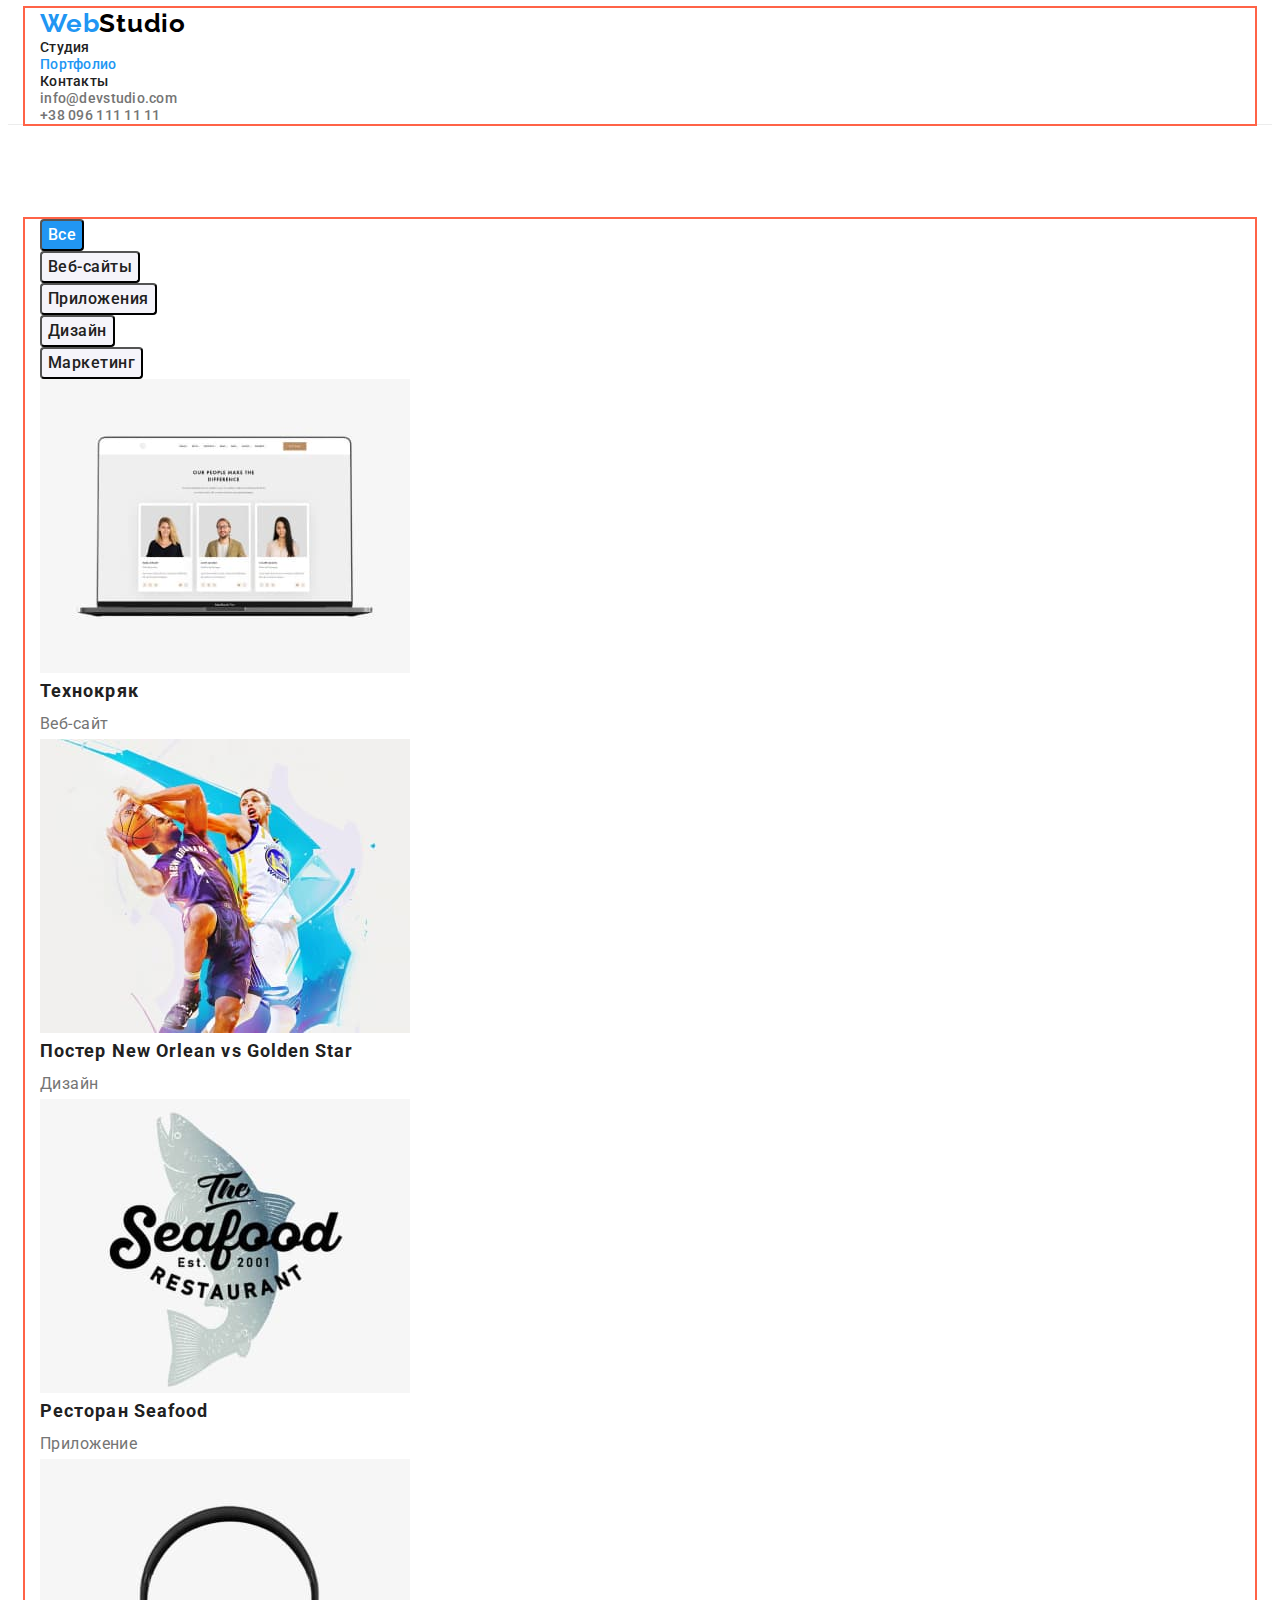
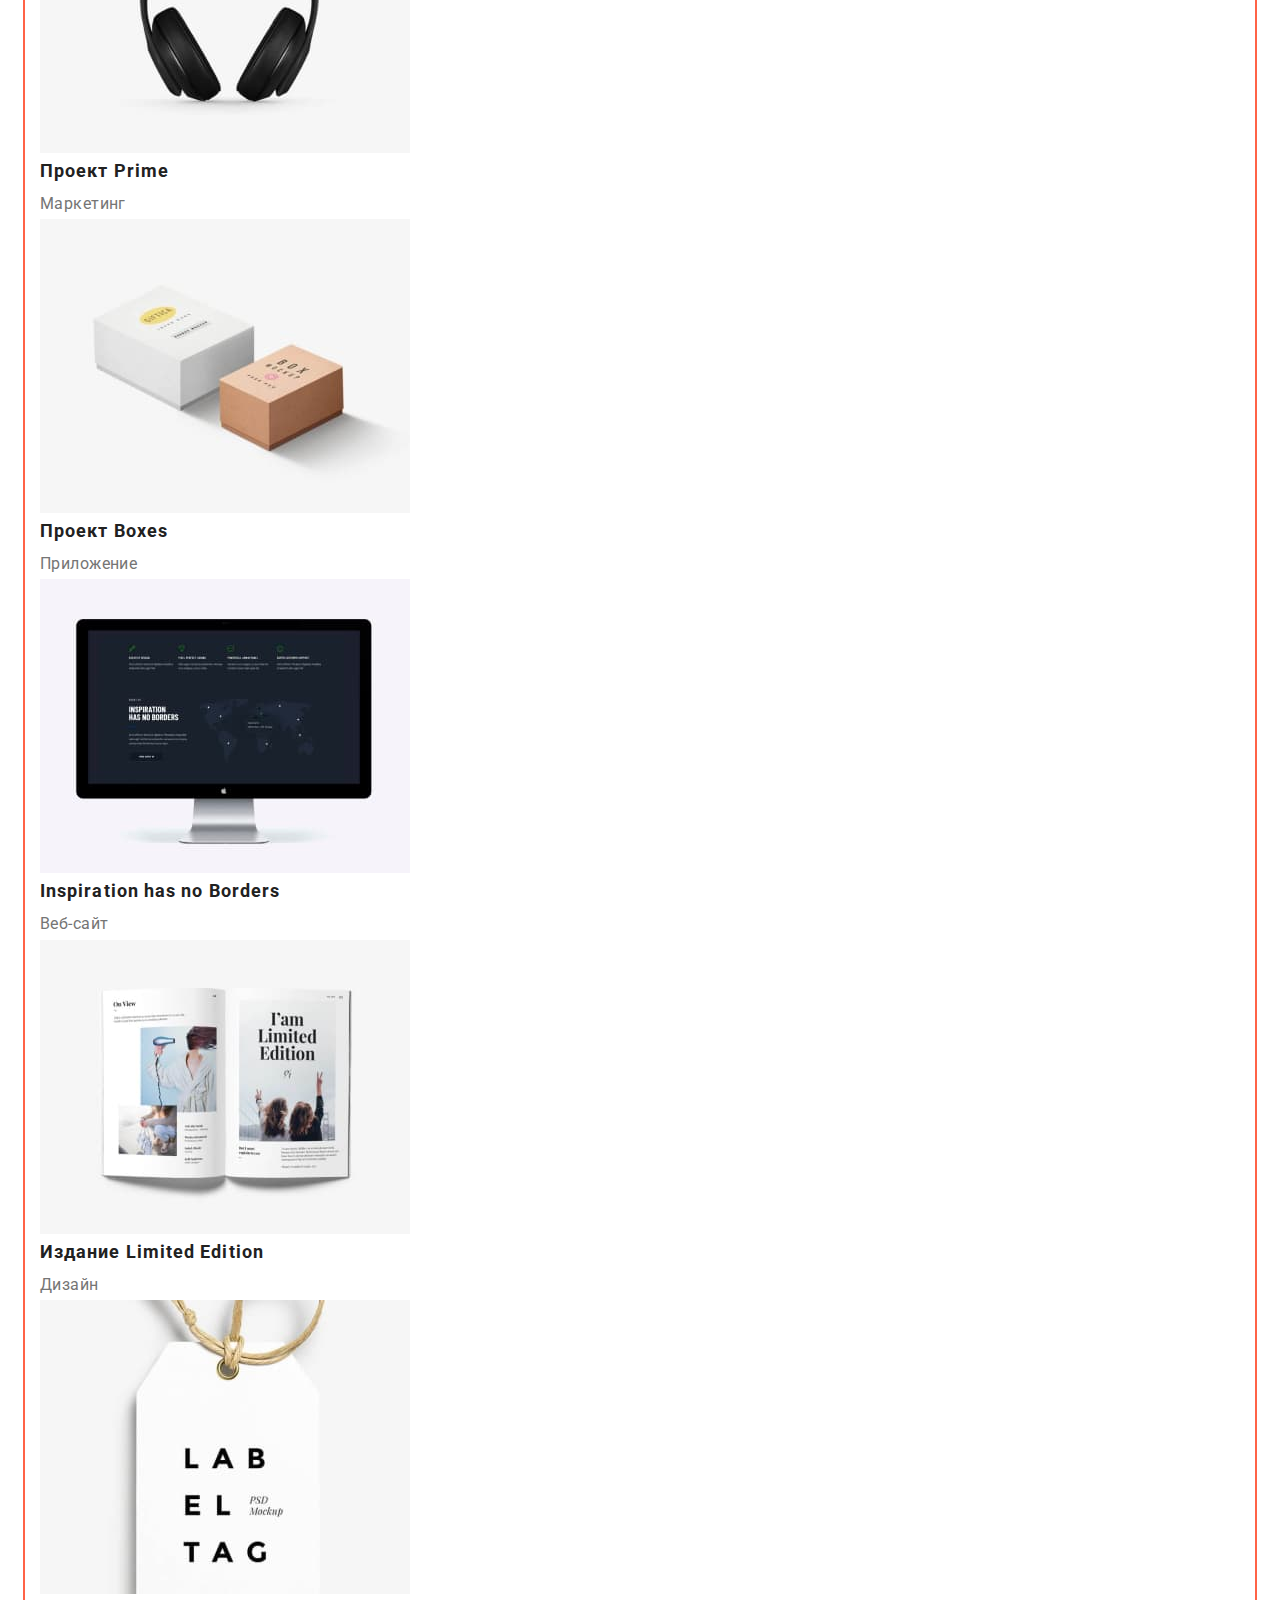
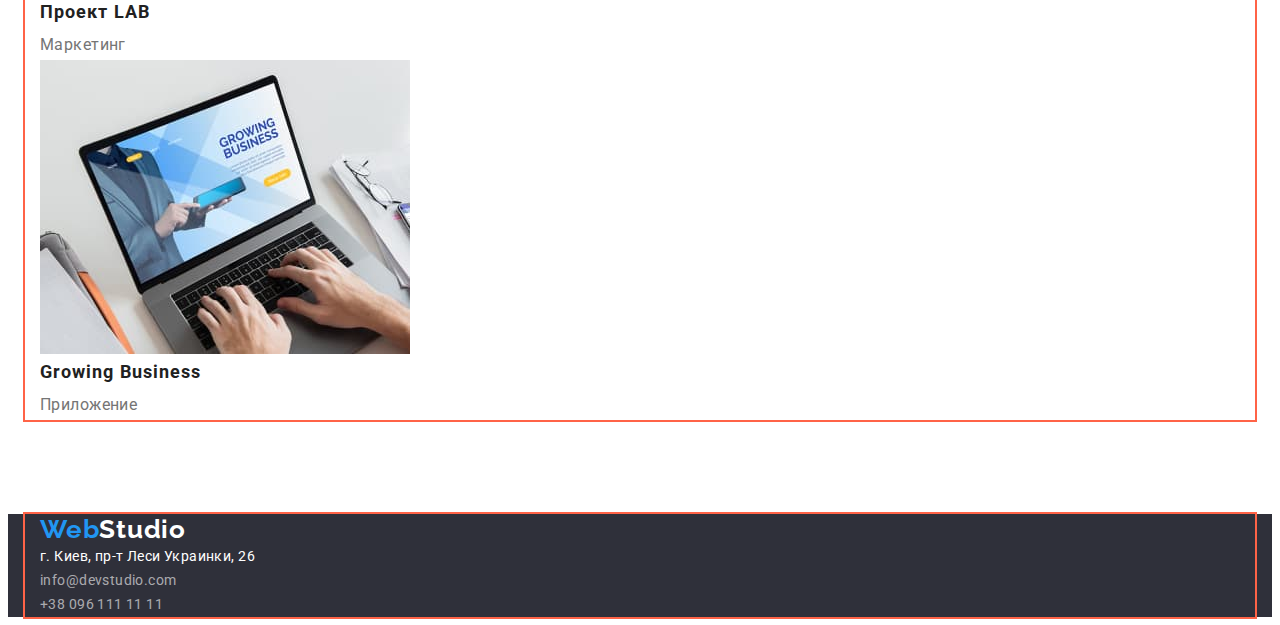
==== portfolio.html @ a4423ac3 "Долучені стілі normalize" ====
<!DOCTYPE html>
<html lang="ru">
  <head>
    <meta charset="UTF-8" />
    <meta http-equiv="X-UA-Compatible" content="IE=edge" />
    <meta name="viewport" content="width=device-width, initial-scale=1.0" />
    <title>WebStudio</title>
    <link rel="preconnect" href="https://fonts.googleapis.com" />
    <link rel="preconnect" href="https://fonts.gstatic.com" crossorigin />
    <link
      href="https://fonts.googleapis.com/css2?family=Raleway:wght@700&family=Roboto:wght@400;500;700;900&display=swap"
      rel="stylesheet"
    />
    <link
      rel="stylesheet"
      href="https://cdnjs.cloudflare.com/ajax/libs/modern-normalize/1.1.0/modern-normalize.min.css"
      integrity="sha512-wpPYUAdjBVSE4KJnH1VR1HeZfpl1ub8YT/NKx4PuQ5NmX2tKuGu6U/JRp5y+Y8XG2tV+wKQpNHVUX03MfMFn9Q=="
      crossorigin="anonymous"
      referrerpolicy="no-referrer"
    />
    <link rel="stylesheet" href="./css/styles.css" />
  </head>
  <body>
    <!-- Шапка страницы -->
    <header class="header">
      <div class="container">
        <!-- Навигация сайта -->
        <nav class="header-nav">
          <!-- Логотип -->
          <a href="./index.html" class="header-logo logo link"
            >Web<span class="header-logo-stylization">Studio</span></a
          >

          <!-- Меню сайта-->
          <ul class="header-list list">
            <li class="header-item">
              <a href="./index.html" class="header-link link">Студия</a>
            </li>
            <li class="header-item">
              <a href="./portfolio.html" class="header-link link current">Портфолио</a>
            </li>
            <li class="header-item"><a href="" class="header-link link">Контакты</a></li>
          </ul>
        </nav>

        <ul class="contact-list list">
          <li class="contact-item">
            <a href="mailto:info@devstudio.com" class="header-mail link">info@devstudio.com</a>
          </li>
          <li class="hcontact-item">
            <a href="tel:+380961111111" class="header-tel link">+38 096 111 11 11</a>
          </li>
        </ul>
      </div>
    </header>

    <main>
      <!-- Портфолио -->
      <section class="portfolio section">
        <div class="container">
          <h1 class="visually-hidden">Наши работы</h1>

          <!-- Фильтры секции Портфолио -->
          <ul class="filter-list list">
            <li class="filter-item">
              <button type="button" class="filter btn current">Все</button>
            </li>

            <li class="filter-item">
              <button type="button" class="filter btn">Веб-сайты</button>
            </li>

            <li class="filter-item">
              <button type="button" class="filter btn">Приложения</button>
            </li>

            <li class="filter-item">
              <button type="button" class="filter btn">Дизайн</button>
            </li>

            <li class="filter-item">
              <button type="button" class="filter btn">Маркетинг</button>
            </li>
          </ul>

          <!-- Список работ -->
          <ul class="work list">
            <li class="work-item">
              <a class="link" href="" target="_blank" rel="noopener noreferrer nofollow">
                <img
                  src="./images/portfolio1.jpg"
                  alt="ноутбук с открытым сайтом"
                  width="370"
                  height="294"
                />
                <h2 class="work-title">Технокряк</h2>
                <p class="work-text">Веб-сайт</p>
              </a>
            </li>

            <li class="work-item">
              <a class="link" href="" target="_blank" rel="noopener noreferrer nofollow">
                <img
                  src="./images/portfolio2.jpg"
                  alt="два баскетболиста во время игры"
                  width="370"
                  height="294"
                />
                <h2 class="work-title">Постер <span lang="en">New Orlean vs Golden Star</span></h2>
                <p class="work-text">Дизайн</p>
              </a>
            </li>

            <li class="work-item">
              <a class="link" href="" target="_blank" rel="noopener noreferrer nofollow">
                <img
                  src="./images/portfolio3.jpg"
                  alt="логотип ресторана seafood в виде рыбы"
                  width="370"
                  height="294"
                />
                <h2 class="work-title">Ресторан <span lang="en">Seafood</span></h2>
                <p class="work-text">Приложение</p>
              </a>
            </li>

            <li class="work-item">
              <a class="link" href="" target="_blank" rel="noopener noreferrer nofollow">
                <img src="./images/portfolio4.jpg" alt="наушники" width="370" height="294" />
                <h2 class="work-title">Проект <span lang="en">Prime</span></h2>
                <p class="work-text">Маркетинг</p>
              </a>
            </li>

            <li class="work-item">
              <a class="link" href="" target="_blank" rel="noopener noreferrer nofollow">
                <img
                  src="./images/portfolio5.jpg"
                  alt="белая и коричневая упаковочные коробки"
                  width="370"
                  height="294"
                />
                <h2 class="work-title">Проект <span lang="en">Boxes</span></h2>
                <p class="work-text">Приложение</p>
              </a>
            </li>

            <li class="work-item">
              <a class="link" href="" target="_blank" rel="noopener noreferrer nofollow">
                <img
                  src="./images/portfolio6.jpg"
                  alt="компютер с загруженным сайтом"
                  width="370"
                  height="294"
                />
                <h2 class="work-title" lang="en">Inspiration has no Borders</h2>
                <p class="work-text">Веб-сайт</p>
              </a>
            </li>

            <li class="work-item">
              <a class="link" href="" target="_blank" rel="noopener noreferrer nofollow">
                <img src="./images/portfolio7.jpg" alt="открытая книга" width="370" height="294" />
                <h2 class="work-title" lang="en">Издание Limited Edition</h2>
                <p class="work-text">Дизайн</p>
              </a>
            </li>

            <li class="work-item">
              <a class="link" href="" target="_blank" rel="noopener noreferrer nofollow">
                <img src="./images/portfolio8.jpg" alt="этикетка" width="370" height="294" />
                <h2 class="work-title">Проект <span lang="en">LAB</span></h2>
                <p class="work-text">Маркетинг</p>
              </a>
            </li>

            <li class="work-item">
              <a class="link" href="" target="_blank" rel="noopener noreferrer nofollow">
                <img
                  src="./images/portfolio9.jpg"
                  alt="человек работает на ноутбуке с приложением"
                  width="370"
                  height="294"
                />
                <h2 class="work-title" lang="en">Growing Business</h2>
                <p class="work-text">Приложение</p>
              </a>
            </li>
          </ul>
        </div>
      </section>
    </main>
    <!-- Подвал -->
    <footer class="footer">
      <div class="container">
        <!-- Логотип -->
        <a href="./index.html" class="footer-logo logo link"
          >Web<span class="footer-logo-stylization">Studio</span></a
        >
        <!-- Контакты -->
        <address class="footer-address">
          <p class="footer-text">г. Киев, пр-т Леси Украинки, 26</p>

          <ul class="footer-list list">
            <li class="footer-item">
              <a href="mailto:info@devstudio.com" class="footer-mail link">info@devstudio.com</a>
            </li>

            <li class="footer-item">
              <a href="tel:+380961111111" class="footer-tel link">+38 096 111 11 11</a>
            </li>
          </ul>
        </address>
      </div>
    </footer>
  </body>
</html>
---- css/styles.css ----
:root {
  --main-text-color: #757575;
  --secondary-text-color: #ffffff;
  --main-text-font-size: 14px;
  --main-text-line-height: 1.71;
  --main-text-letter-spacing: 0.03em;
  --main-title-color: #212121;
  --secondary-title-color: #ffffff;
  --navigation-font-size: 14px;
  --navigation-line-height: 1.14;
  --navigation-font-weight: 500;
  --navigation-letter-spacing: 0.02em;
  --accent-link-color: #2196f3;
  --primary-background-color: #ffffff;
  --secondary-background-color: #2f303a;
  --accent-background-color: #f5f4fa;
  --secondary-letter-spacing: 0.06em;
  --secondary-font-size: 16px;
}

body {
  font-family: Roboto, 'Open Sans', sans-serif;
  font-size: var(--main-text-font-size);
  letter-spacing: var(--main-text-letter-spacing);
  color: var(--main-text-color);
  background-color: var(--primary-background-color);
}

p,
h1,
h2,
h3,
h4,
h5,
h6 {
  margin: 0;
}

ul,
ol {
  padding-left: 0;
  margin: 0;
}

button {
  cursor: pointer;
}

img {
  display: block;
}

.container {
  width: 1200px;
  padding-left: 15px;
  padding-right: 15px;
  margin-left: auto;
  margin-right: auto;
  outline: 2px solid tomato;
}

.section {
  padding-top: 94px;
  padding-bottom: 94px;
}

.list {
  list-style: none;
}

.link {
  text-decoration: none;
}

.header {
  border-bottom: 1px solid #ececec;
}

.logo {
  font-family: 'Raleway';
  font-weight: 700;
  font-size: 26px;
  line-height: 1.19;
  letter-spacing: 0.03em;
  color: var(--accent-link-color);
}

.title {
  font-size: 36px;
  line-height: 1.17;
  text-align: center;
  color: var(--main-title-color);
}
.text {
  font-size: var(--secondary-font-size);
  line-height: 1.19;
  text-align: center;
}

.visually-hidden {
  position: absolute;
  white-space: nowrap;
  width: 1px;
  height: 1px;
  overflow: hidden;
  border: 0;
  padding: 0;
  clip: rect(0 0 0 0);
  clip-path: inset(50%);
  margin: -1px;
}

/* -------------------HEADER------------------- */

.header-logo-stylization {
  color: #000000;
}
.header-link {
  font-weight: var(--navigation-font-weight);
  font-size: var(--navigation-font-size);
  line-height: var(--navigation-line-height);
  letter-spacing: var(--navigation-letter-spacing);
  color: var(--main-title-color);
}
.header-link:hover,
.header-link:focus {
  color: var(--accent-link-color);
}
.header-link.current {
  color: var(--accent-link-color);
}

.header-mail {
  font-weight: var(--navigation-font-weight);
  font-size: var(--navigation-font-size);
  line-height: var(--navigation-line-height);
  letter-spacing: var(--navigation-letter-spacing);
  color: var(--main-text-color);
}
.header-mail:hover,
.header-mail:focus {
  color: var(--accent-link-color);
}
.header-tel {
  font-weight: var(--navigation-font-weight);
  font-size: var(--navigation-font-size);
  line-height: var(--navigation-line-height);
  letter-spacing: var(--navigation-letter-spacing);
  color: var(--main-text-color);
}
.header-tel:hover,
.header-tel:focus {
  color: var(--accent-link-color);
}

/* -------------------HERO------------------- */
.hero {
  background-color: var(--secondary-background-color);
}
.hero-title {
  font-weight: 900;
  font-size: 44px;
  line-height: 1.36;
  text-align: center;
  letter-spacing: var(--secondary-letter-spacing);
  text-transform: uppercase;
  color: var(--secondary-title-color);
}
.hero-btn {
  font-family: inherit;
  font-weight: 700;
  font-size: var(--secondary-font-size);
  line-height: 1.88;
  display: flex;
  align-items: center;
  text-align: center;
  letter-spacing: var(--secondary-letter-spacing);
  color: var(--secondary-title-color);
  background-color: var(--accent-link-color);
  box-shadow: 0px 4px 4px rgba(0, 0, 0, 0.15);
  border-radius: 4px;
}
.hero-btn:hover,
.hero-btn:focus {
  color: var(--secondary-title-color);
  background: #188ce8;
}

/* -------------------FEATURES------------------- */

.features-title {
  font-size: inherit;
  line-height: 1.14;
  text-transform: uppercase;
  color: var(--main-title-color);
}
.features-text {
  line-height: var(--main-text-line-height);
}

/* -------------------ABOUT------------------- */

.about.section {
  padding-top: 0;
}

/* -------------------TEAM------------------- */
.team {
  background-color: var(--accent-background-color);
}
.team-item {
  background-color: var(--primary-background-color);
}

.team-item-title {
  font-weight: 500;
  color: var(--main-title-color);
}

/* -------------------FOOTER------------------- */
.footer {
  background-color: var(--secondary-background-color);
}
.footer address {
  font-style: normal;
}
.footer-logo-stylization {
  color: #ffffff;
}
.footer-text {
  line-height: var(--main-text-line-height);
  color: var(--secondary-text-color);
}
.footer-mail,
.footer-tel {
  line-height: var(--main-text-line-height);
  color: rgba(255, 255, 255, 0.6);
}
.footer-mail:hover,
.footer-mail:focus {
  color: var(--accent-link-color);
}
.footer-tel:hover,
.footer-tel:focus {
  color: var(--accent-link-color);
}

/* -------------------PORFOLIO------------------- */

.btn {
  font-family: inherit;
  font-weight: 500;
  font-size: var(--secondary-font-size);
  line-height: 1.63;
  text-align: center;
  letter-spacing: var(--main-text-letter-spacing);
  color: var(--main-title-color);
  background-color: var(--accent-background-color);

  border-radius: 4px;
}
.btn:hover,
.btn:focus {
  color: var(--secondary-title-color);
  background-color: var(--accent-link-color);
  box-shadow: 0px 3px 1px rgba(0, 0, 0, 0.1), 0px 1px 2px rgba(0, 0, 0, 0.08),
    0px 2px 2px rgba(0, 0, 0, 0.12);
}
.filter.current {
  color: var(--secondary-title-color);
  background-color: var(--accent-link-color);
}
.work-title {
  font-size: 18px;
  line-height: 2;
  letter-spacing: var(--secondary-letter-spacing);
  color: var(--main-title-color);
}
.work-text {
  font-size: var(--secondary-font-size);
  line-height: 1.88;
  color: var(--main-text-color);
}
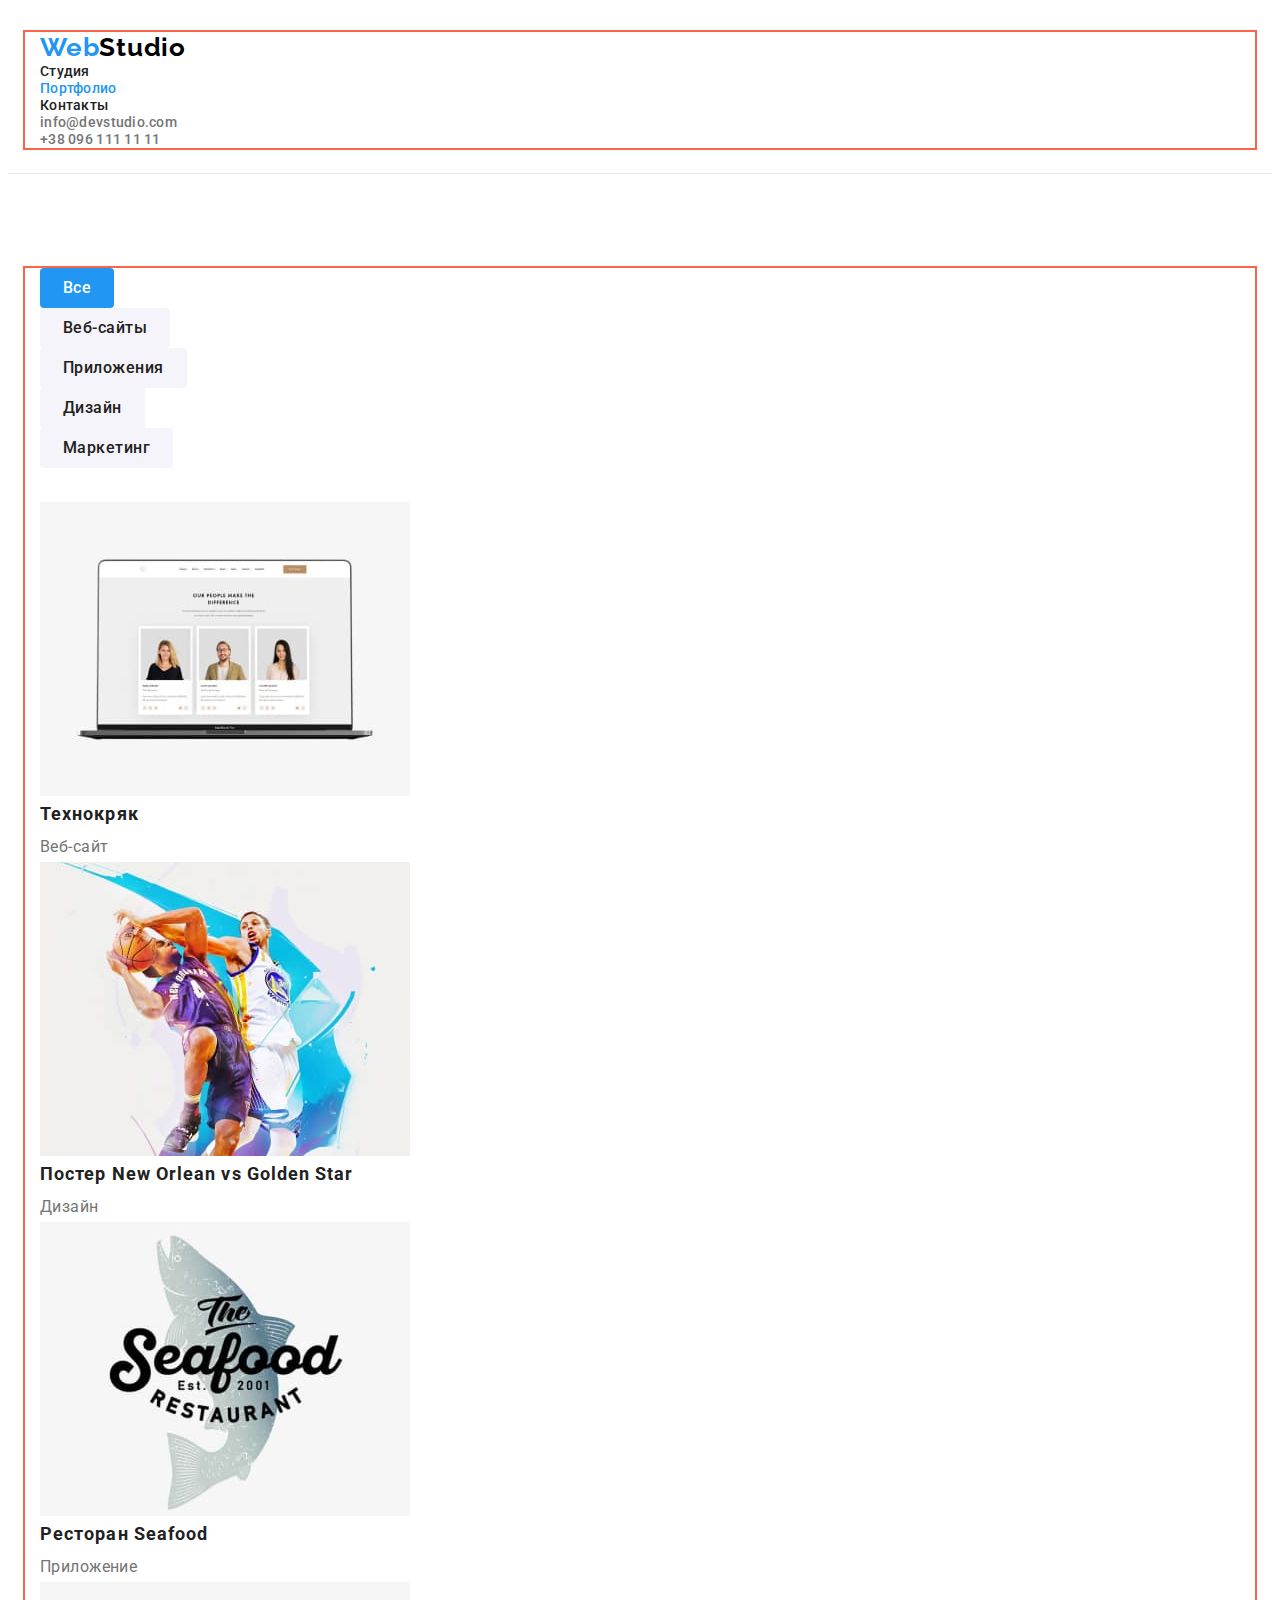
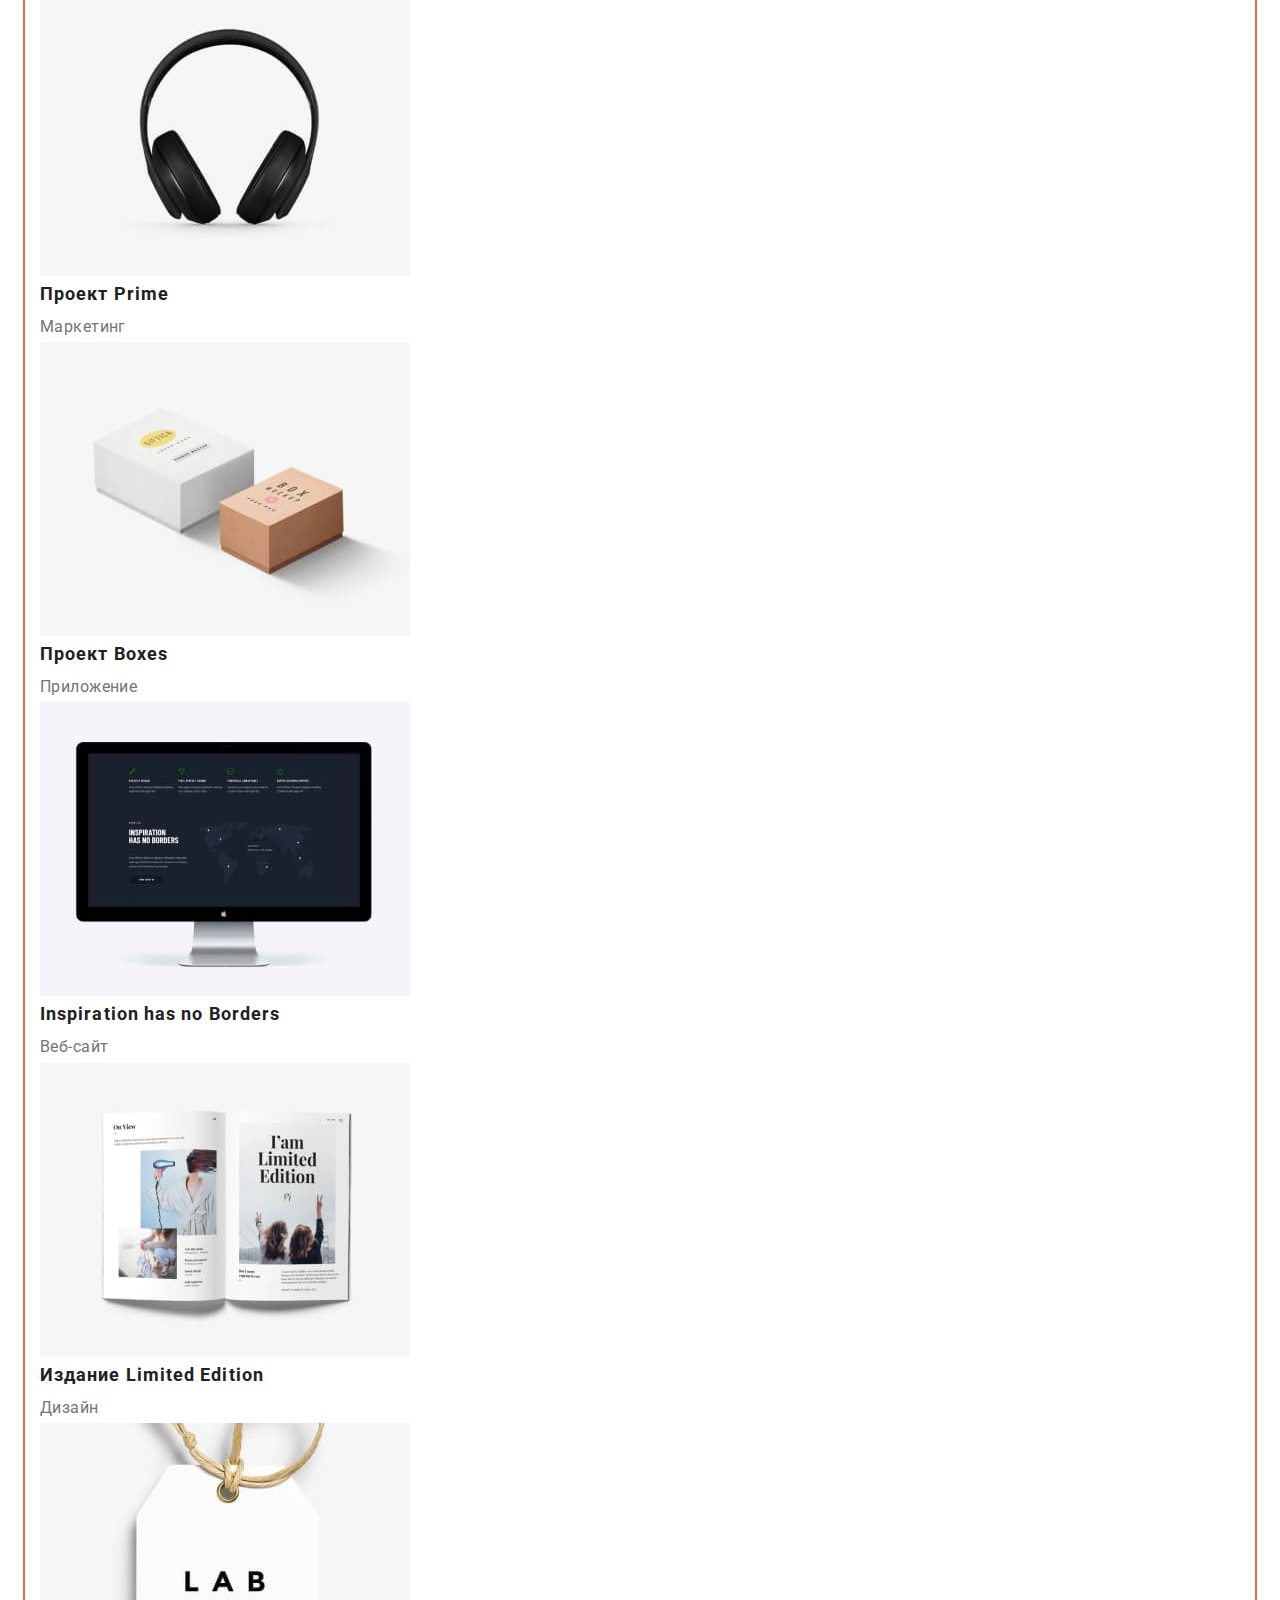
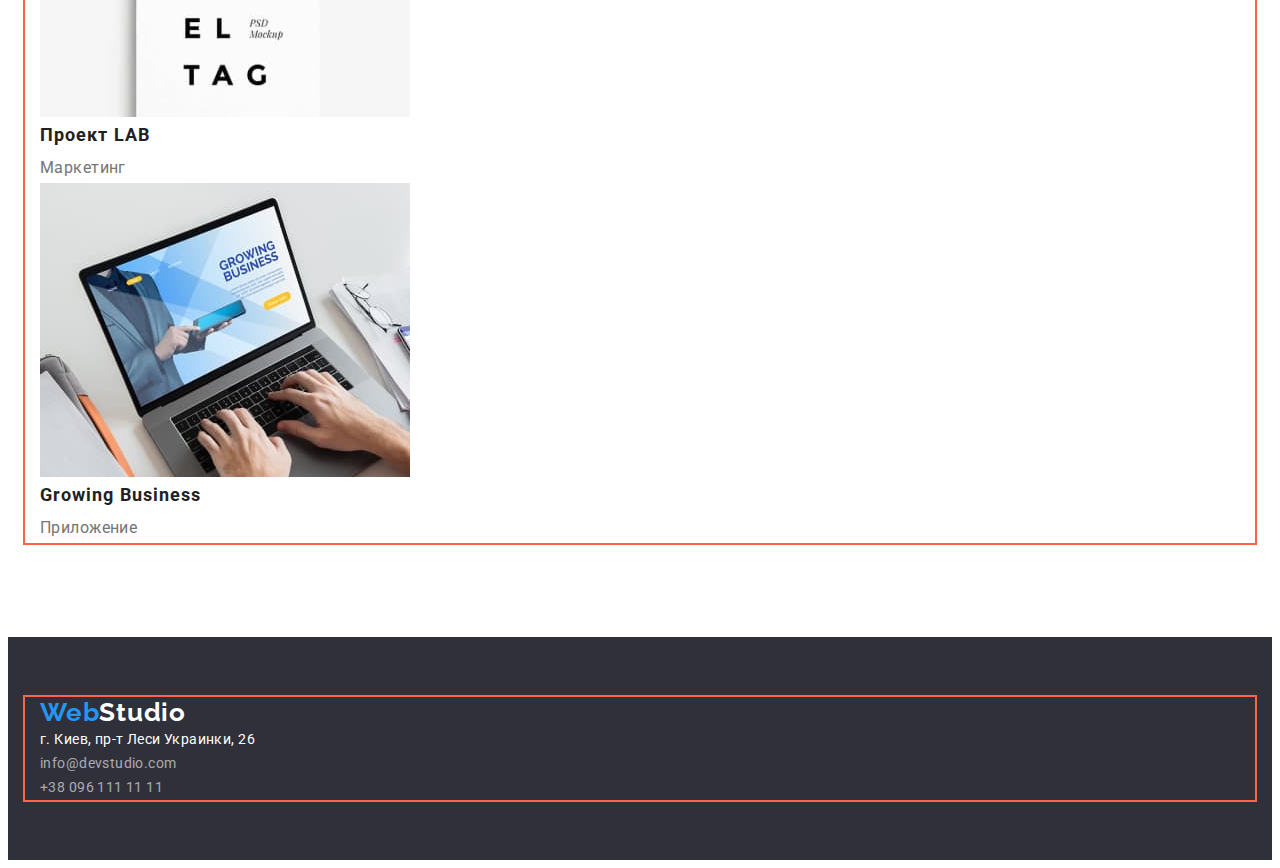
==== commit 401732b1: "Додані margin на index.html" ====
--- a/portfolio.html
+++ b/portfolio.html
@@ -61,132 +61,143 @@
           <h1 class="visually-hidden">Наши работы</h1>
 
           <!-- Фильтры секции Портфолио -->
-          <ul class="filter-list list">
-            <li class="filter-item">
-              <button type="button" class="filter btn current">Все</button>
-            </li>
-
-            <li class="filter-item">
-              <button type="button" class="filter btn">Веб-сайты</button>
-            </li>
-
-            <li class="filter-item">
-              <button type="button" class="filter btn">Приложения</button>
-            </li>
-
-            <li class="filter-item">
-              <button type="button" class="filter btn">Дизайн</button>
-            </li>
-
-            <li class="filter-item">
-              <button type="button" class="filter btn">Маркетинг</button>
-            </li>
-          </ul>
+          <div class="filter-box">
+            <ul class="filter-list list">
+              <li class="filter-item">
+                <button type="button" class="filter btn current">Все</button>
+              </li>
+
+              <li class="filter-item">
+                <button type="button" class="filter btn">Веб-сайты</button>
+              </li>
+
+              <li class="filter-item">
+                <button type="button" class="filter btn">Приложения</button>
+              </li>
+
+              <li class="filter-item">
+                <button type="button" class="filter btn">Дизайн</button>
+              </li>
+
+              <li class="filter-item">
+                <button type="button" class="filter btn">Маркетинг</button>
+              </li>
+            </ul>
+          </div>
 
           <!-- Список работ -->
-          <ul class="work list">
-            <li class="work-item">
-              <a class="link" href="" target="_blank" rel="noopener noreferrer nofollow">
-                <img
-                  src="./images/portfolio1.jpg"
-                  alt="ноутбук с открытым сайтом"
-                  width="370"
-                  height="294"
-                />
-                <h2 class="work-title">Технокряк</h2>
-                <p class="work-text">Веб-сайт</p>
-              </a>
-            </li>
-
-            <li class="work-item">
-              <a class="link" href="" target="_blank" rel="noopener noreferrer nofollow">
-                <img
-                  src="./images/portfolio2.jpg"
-                  alt="два баскетболиста во время игры"
-                  width="370"
-                  height="294"
-                />
-                <h2 class="work-title">Постер <span lang="en">New Orlean vs Golden Star</span></h2>
-                <p class="work-text">Дизайн</p>
-              </a>
-            </li>
-
-            <li class="work-item">
-              <a class="link" href="" target="_blank" rel="noopener noreferrer nofollow">
-                <img
-                  src="./images/portfolio3.jpg"
-                  alt="логотип ресторана seafood в виде рыбы"
-                  width="370"
-                  height="294"
-                />
-                <h2 class="work-title">Ресторан <span lang="en">Seafood</span></h2>
-                <p class="work-text">Приложение</p>
-              </a>
-            </li>
-
-            <li class="work-item">
-              <a class="link" href="" target="_blank" rel="noopener noreferrer nofollow">
-                <img src="./images/portfolio4.jpg" alt="наушники" width="370" height="294" />
-                <h2 class="work-title">Проект <span lang="en">Prime</span></h2>
-                <p class="work-text">Маркетинг</p>
-              </a>
-            </li>
-
-            <li class="work-item">
-              <a class="link" href="" target="_blank" rel="noopener noreferrer nofollow">
-                <img
-                  src="./images/portfolio5.jpg"
-                  alt="белая и коричневая упаковочные коробки"
-                  width="370"
-                  height="294"
-                />
-                <h2 class="work-title">Проект <span lang="en">Boxes</span></h2>
-                <p class="work-text">Приложение</p>
-              </a>
-            </li>
-
-            <li class="work-item">
-              <a class="link" href="" target="_blank" rel="noopener noreferrer nofollow">
-                <img
-                  src="./images/portfolio6.jpg"
-                  alt="компютер с загруженным сайтом"
-                  width="370"
-                  height="294"
-                />
-                <h2 class="work-title" lang="en">Inspiration has no Borders</h2>
-                <p class="work-text">Веб-сайт</p>
-              </a>
-            </li>
-
-            <li class="work-item">
-              <a class="link" href="" target="_blank" rel="noopener noreferrer nofollow">
-                <img src="./images/portfolio7.jpg" alt="открытая книга" width="370" height="294" />
-                <h2 class="work-title" lang="en">Издание Limited Edition</h2>
-                <p class="work-text">Дизайн</p>
-              </a>
-            </li>
-
-            <li class="work-item">
-              <a class="link" href="" target="_blank" rel="noopener noreferrer nofollow">
-                <img src="./images/portfolio8.jpg" alt="этикетка" width="370" height="294" />
-                <h2 class="work-title">Проект <span lang="en">LAB</span></h2>
-                <p class="work-text">Маркетинг</p>
-              </a>
-            </li>
-
-            <li class="work-item">
-              <a class="link" href="" target="_blank" rel="noopener noreferrer nofollow">
-                <img
-                  src="./images/portfolio9.jpg"
-                  alt="человек работает на ноутбуке с приложением"
-                  width="370"
-                  height="294"
-                />
-                <h2 class="work-title" lang="en">Growing Business</h2>
-                <p class="work-text">Приложение</p>
-              </a>
-            </li>
-          </ul>
+          <div class="work-box">
+            <ul class="work list">
+              <li class="work-item">
+                <a class="link" href="" target="_blank" rel="noopener noreferrer nofollow">
+                  <img
+                    src="./images/portfolio1.jpg"
+                    alt="ноутбук с открытым сайтом"
+                    width="370"
+                    height="294"
+                  />
+                  <h2 class="work-title">Технокряк</h2>
+                  <p class="work-text">Веб-сайт</p>
+                </a>
+              </li>
+
+              <li class="work-item">
+                <a class="link" href="" target="_blank" rel="noopener noreferrer nofollow">
+                  <img
+                    src="./images/portfolio2.jpg"
+                    alt="два баскетболиста во время игры"
+                    width="370"
+                    height="294"
+                  />
+                  <h2 class="work-title">
+                    Постер <span lang="en">New Orlean vs Golden Star</span>
+                  </h2>
+                  <p class="work-text">Дизайн</p>
+                </a>
+              </li>
+
+              <li class="work-item">
+                <a class="link" href="" target="_blank" rel="noopener noreferrer nofollow">
+                  <img
+                    src="./images/portfolio3.jpg"
+                    alt="логотип ресторана seafood в виде рыбы"
+                    width="370"
+                    height="294"
+                  />
+                  <h2 class="work-title">Ресторан <span lang="en">Seafood</span></h2>
+                  <p class="work-text">Приложение</p>
+                </a>
+              </li>
+
+              <li class="work-item">
+                <a class="link" href="" target="_blank" rel="noopener noreferrer nofollow">
+                  <img src="./images/portfolio4.jpg" alt="наушники" width="370" height="294" />
+                  <h2 class="work-title">Проект <span lang="en">Prime</span></h2>
+                  <p class="work-text">Маркетинг</p>
+                </a>
+              </li>
+
+              <li class="work-item">
+                <a class="link" href="" target="_blank" rel="noopener noreferrer nofollow">
+                  <img
+                    src="./images/portfolio5.jpg"
+                    alt="белая и коричневая упаковочные коробки"
+                    width="370"
+                    height="294"
+                  />
+                  <h2 class="work-title">Проект <span lang="en">Boxes</span></h2>
+                  <p class="work-text">Приложение</p>
+                </a>
+              </li>
+
+              <li class="work-item">
+                <a class="link" href="" target="_blank" rel="noopener noreferrer nofollow">
+                  <img
+                    src="./images/portfolio6.jpg"
+                    alt="компютер с загруженным сайтом"
+                    width="370"
+                    height="294"
+                  />
+                  <h2 class="work-title" lang="en">Inspiration has no Borders</h2>
+                  <p class="work-text">Веб-сайт</p>
+                </a>
+              </li>
+
+              <li class="work-item">
+                <a class="link" href="" target="_blank" rel="noopener noreferrer nofollow">
+                  <img
+                    src="./images/portfolio7.jpg"
+                    alt="открытая книга"
+                    width="370"
+                    height="294"
+                  />
+                  <h2 class="work-title" lang="en">Издание Limited Edition</h2>
+                  <p class="work-text">Дизайн</p>
+                </a>
+              </li>
+
+              <li class="work-item">
+                <a class="link" href="" target="_blank" rel="noopener noreferrer nofollow">
+                  <img src="./images/portfolio8.jpg" alt="этикетка" width="370" height="294" />
+                  <h2 class="work-title">Проект <span lang="en">LAB</span></h2>
+                  <p class="work-text">Маркетинг</p>
+                </a>
+              </li>
+
+              <li class="work-item">
+                <a class="link" href="" target="_blank" rel="noopener noreferrer nofollow">
+                  <img
+                    src="./images/portfolio9.jpg"
+                    alt="человек работает на ноутбуке с приложением"
+                    width="370"
+                    height="294"
+                  />
+                  <h2 class="work-title" lang="en">Growing Business</h2>
+                  <p class="work-text">Приложение</p>
+                </a>
+              </li>
+            </ul>
+          </div>
         </div>
       </section>
     </main>
--- a/css/styles.css
+++ b/css/styles.css
@@ -16,6 +16,7 @@
   --accent-background-color: #f5f4fa;
   --secondary-letter-spacing: 0.06em;
   --secondary-font-size: 16px;
+  --typical-margin: 30px;
 }
 
 body {
@@ -112,6 +113,10 @@
 
 /* -------------------HEADER------------------- */
 
+.header {
+  padding-top: 24px;
+  padding-bottom: 25px;
+}
 .header-logo-stylization {
   color: #000000;
 }
@@ -156,7 +161,10 @@
 /* -------------------HERO------------------- */
 .hero {
   background-color: var(--secondary-background-color);
-}
+  padding-top: 200px;
+  padding-bottom: 200px;
+}
+
 .hero-title {
   font-weight: 900;
   font-size: 44px;
@@ -165,20 +173,25 @@
   letter-spacing: var(--secondary-letter-spacing);
   text-transform: uppercase;
   color: var(--secondary-title-color);
+  margin-bottom: var(--typical-margin);
+  margin-left: auto;
+  margin-right: auto;
+  max-width: 696px;
 }
 .hero-btn {
   font-family: inherit;
   font-weight: 700;
   font-size: var(--secondary-font-size);
   line-height: 1.88;
-  display: flex;
-  align-items: center;
-  text-align: center;
+  display: block;
   letter-spacing: var(--secondary-letter-spacing);
   color: var(--secondary-title-color);
   background-color: var(--accent-link-color);
   box-shadow: 0px 4px 4px rgba(0, 0, 0, 0.15);
+  border: var(--accent-link-color);
   border-radius: 4px;
+  padding: 10px 32px;
+  margin: 0 auto;
 }
 .hero-btn:hover,
 .hero-btn:focus {
@@ -193,6 +206,7 @@
   line-height: 1.14;
   text-transform: uppercase;
   color: var(--main-title-color);
+  margin-bottom: 10px;
 }
 .features-text {
   line-height: var(--main-text-line-height);
@@ -202,50 +216,77 @@
 
 .about.section {
   padding-top: 0;
+}
+
+.about-title {
+  margin-bottom: 50px;
 }
 
 /* -------------------TEAM------------------- */
 .team {
   background-color: var(--accent-background-color);
 }
+
+.team-title {
+  margin-bottom: 50px;
+}
+
 .team-item {
   background-color: var(--primary-background-color);
 }
 
+.team-img {
+  margin-bottom: var(--typical-margin);
+}
+
 .team-item-title {
   font-weight: 500;
   color: var(--main-title-color);
+  margin-bottom: 10px;
 }
 
 /* -------------------FOOTER------------------- */
+
 .footer {
   background-color: var(--secondary-background-color);
-}
+  padding-top: 60px;
+  padding-bottom: 60px;
+}
+
 .footer address {
   font-style: normal;
 }
+
 .footer-logo-stylization {
   color: #ffffff;
 }
+
 .footer-text {
   line-height: var(--main-text-line-height);
   color: var(--secondary-text-color);
 }
+
 .footer-mail,
 .footer-tel {
   line-height: var(--main-text-line-height);
   color: rgba(255, 255, 255, 0.6);
 }
+
 .footer-mail:hover,
 .footer-mail:focus {
   color: var(--accent-link-color);
 }
+
 .footer-tel:hover,
 .footer-tel:focus {
   color: var(--accent-link-color);
 }
 
 /* -------------------PORFOLIO------------------- */
+
+.filter-box {
+  margin-bottom: 34px;
+}
 
 .btn {
   font-family: inherit;
@@ -256,8 +297,10 @@
   letter-spacing: var(--main-text-letter-spacing);
   color: var(--main-title-color);
   background-color: var(--accent-background-color);
-
+  min-width: 73px;
+  border: 1px solid transparent;
   border-radius: 4px;
+  padding: 6px 22px;
 }
 .btn:hover,
 .btn:focus {
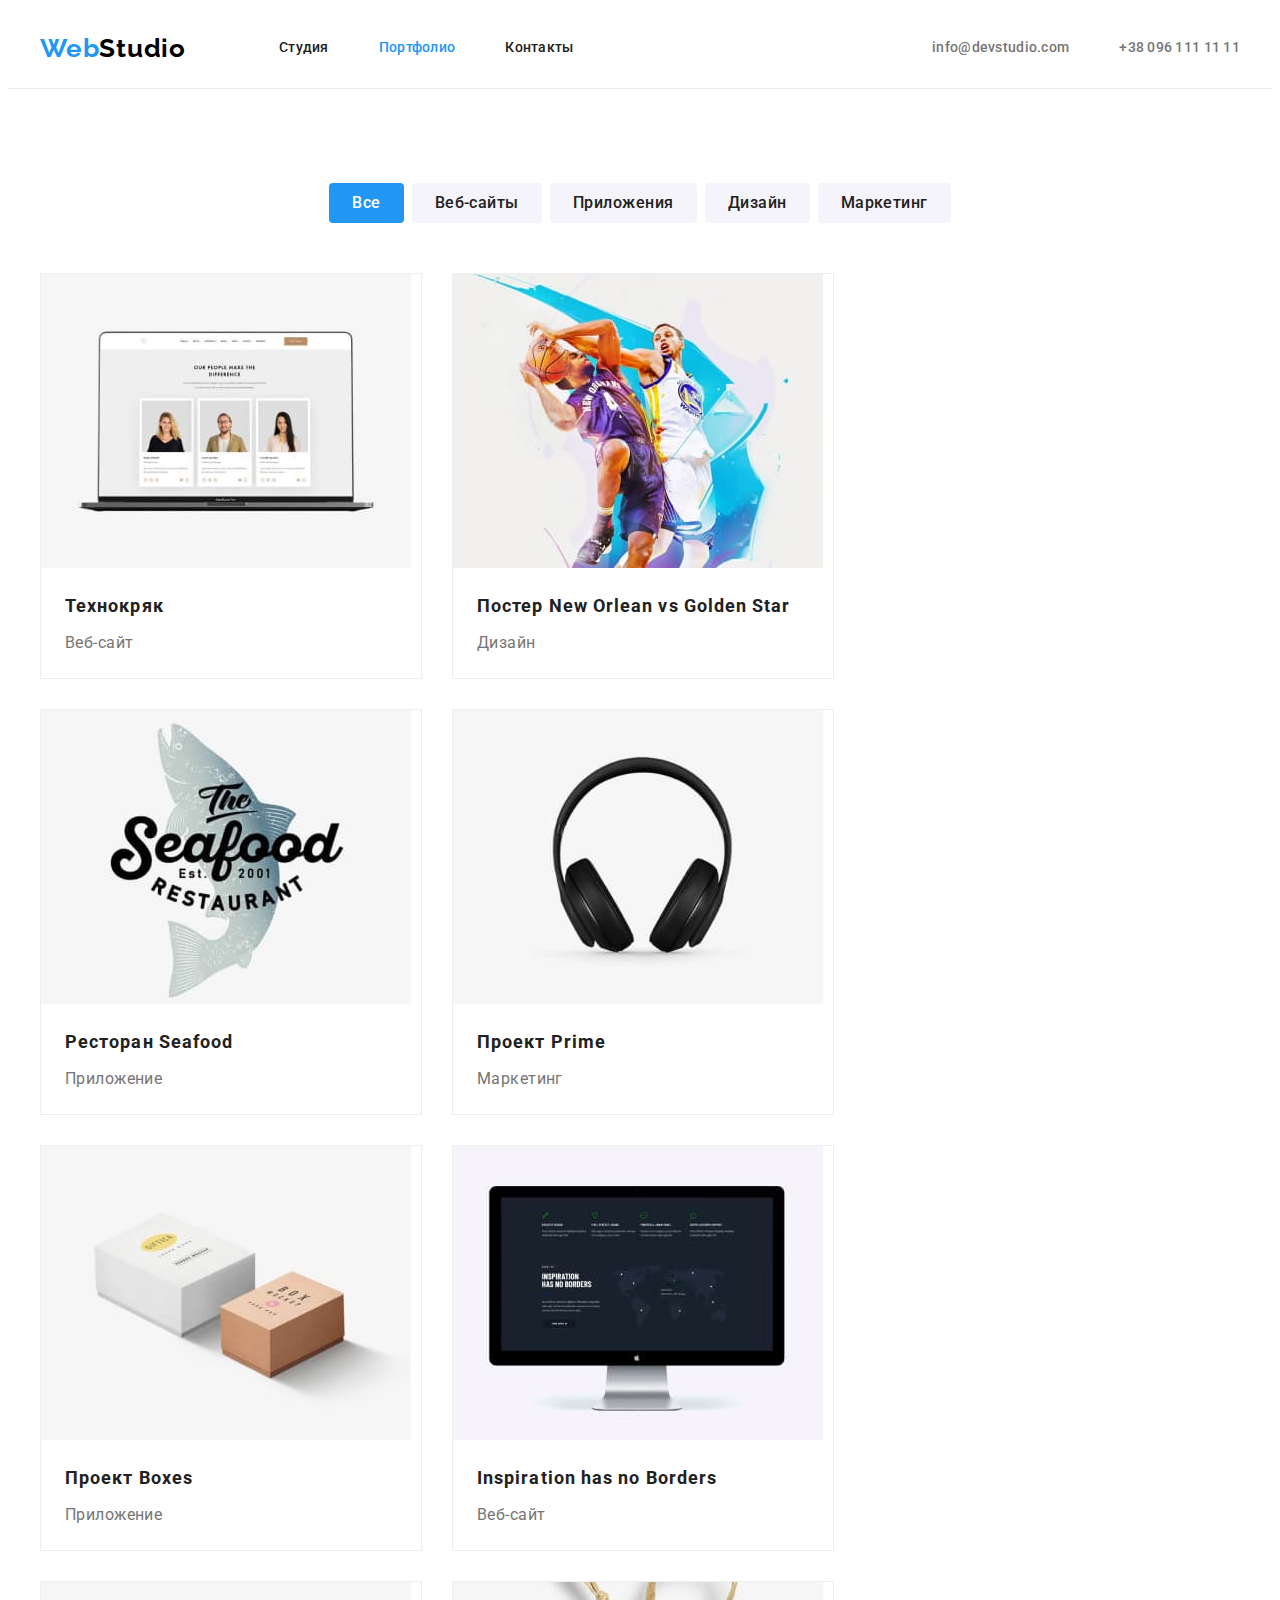
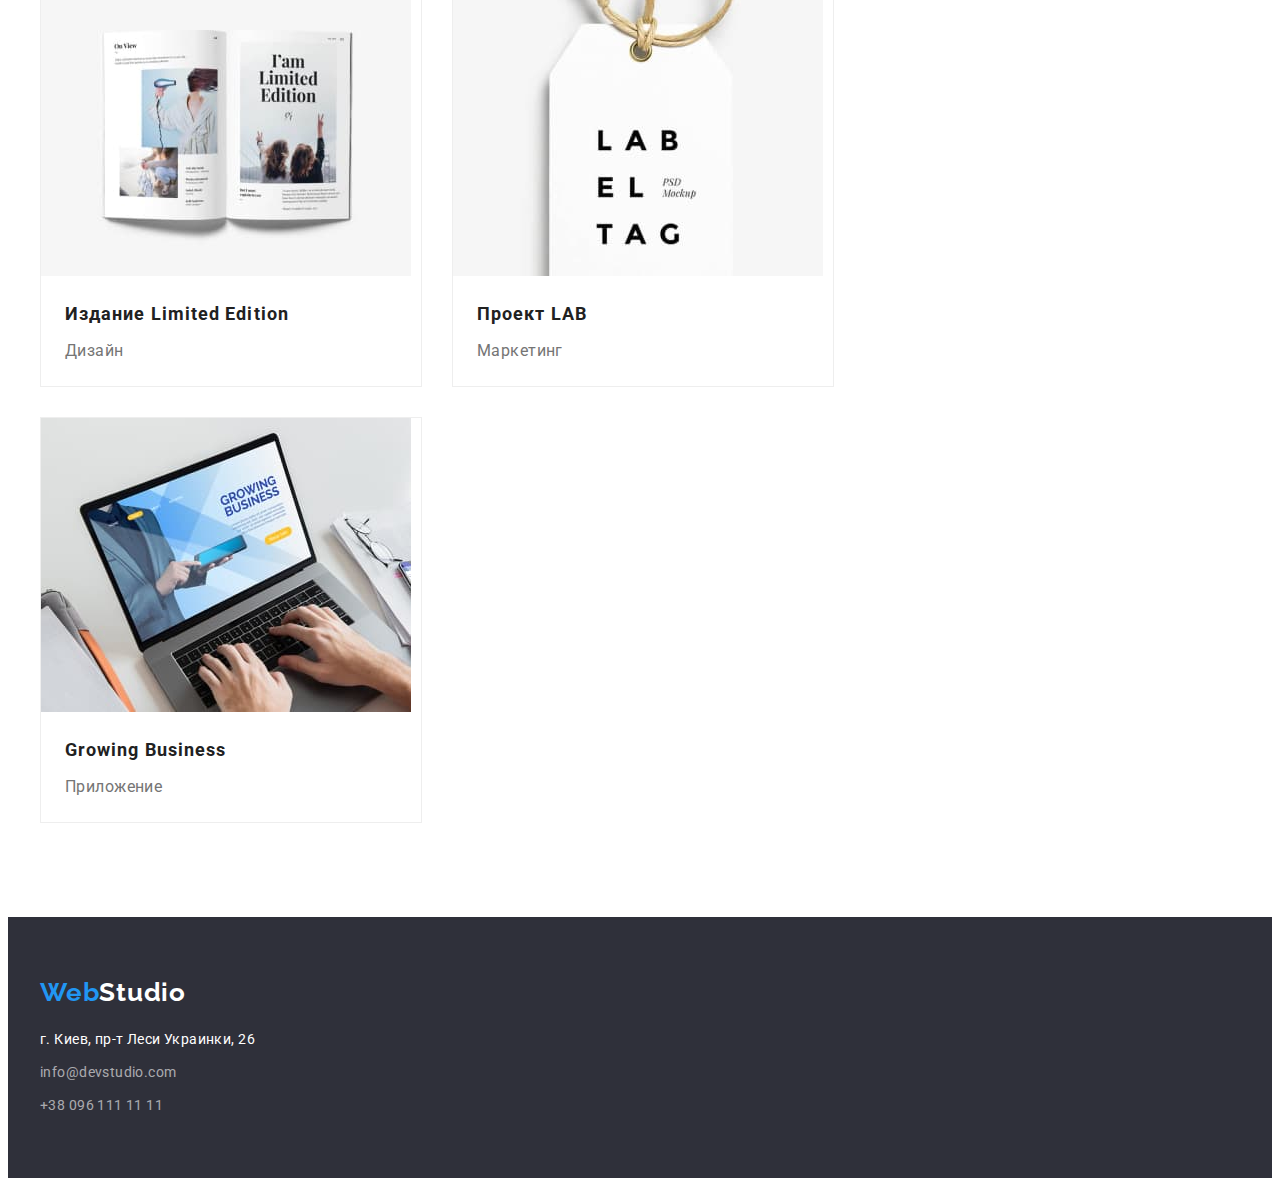
==== commit 5a72e51d: "Оформлено флексами портфоліо" ====
--- a/portfolio.html
+++ b/portfolio.html
@@ -23,8 +23,8 @@
   <body>
     <!-- Шапка страницы -->
     <header class="header">
+      <!-- Навигация сайта -->
       <div class="container">
-        <!-- Навигация сайта -->
         <nav class="header-nav">
           <!-- Логотип -->
           <a href="./index.html" class="header-logo logo link"
@@ -47,7 +47,7 @@
           <li class="contact-item">
             <a href="mailto:info@devstudio.com" class="header-mail link">info@devstudio.com</a>
           </li>
-          <li class="hcontact-item">
+          <li class="contact-item">
             <a href="tel:+380961111111" class="header-tel link">+38 096 111 11 11</a>
           </li>
         </ul>
@@ -61,146 +61,158 @@
           <h1 class="visually-hidden">Наши работы</h1>
 
           <!-- Фильтры секции Портфолио -->
-          <div class="filter-box">
-            <ul class="filter-list list">
-              <li class="filter-item">
-                <button type="button" class="filter btn current">Все</button>
-              </li>
-
-              <li class="filter-item">
-                <button type="button" class="filter btn">Веб-сайты</button>
-              </li>
-
-              <li class="filter-item">
-                <button type="button" class="filter btn">Приложения</button>
-              </li>
-
-              <li class="filter-item">
-                <button type="button" class="filter btn">Дизайн</button>
-              </li>
-
-              <li class="filter-item">
-                <button type="button" class="filter btn">Маркетинг</button>
-              </li>
-            </ul>
-          </div>
+
+          <ul class="filter-list list">
+            <li class="filter-item">
+              <button type="button" class="filter-btn current">Все</button>
+            </li>
+
+            <li class="filter-item">
+              <button type="button" class="filter-btn">Веб-сайты</button>
+            </li>
+
+            <li class="filter-item">
+              <button type="button" class="filter-btn">Приложения</button>
+            </li>
+
+            <li class="filter-item">
+              <button type="button" class="filter-btn">Дизайн</button>
+            </li>
+
+            <li class="filter-item">
+              <button type="button" class="filter-btn">Маркетинг</button>
+            </li>
+          </ul>
 
           <!-- Список работ -->
-          <div class="work-box">
-            <ul class="work list">
-              <li class="work-item">
-                <a class="link" href="" target="_blank" rel="noopener noreferrer nofollow">
-                  <img
-                    src="./images/portfolio1.jpg"
-                    alt="ноутбук с открытым сайтом"
-                    width="370"
-                    height="294"
-                  />
+
+          <ul class="work-list list">
+            <li class="work-item">
+              <a class="link" href="" target="_blank" rel="noopener noreferrer nofollow">
+                <img
+                  src="./images/portfolio1.jpg"
+                  alt="ноутбук с открытым сайтом"
+                  width="370"
+                  height="294"
+                />
+                <div class="work-content">
                   <h2 class="work-title">Технокряк</h2>
                   <p class="work-text">Веб-сайт</p>
-                </a>
-              </li>
-
-              <li class="work-item">
-                <a class="link" href="" target="_blank" rel="noopener noreferrer nofollow">
-                  <img
-                    src="./images/portfolio2.jpg"
-                    alt="два баскетболиста во время игры"
-                    width="370"
-                    height="294"
-                  />
+                </div>
+              </a>
+            </li>
+
+            <li class="work-item">
+              <a class="link" href="" target="_blank" rel="noopener noreferrer nofollow">
+                <img
+                  src="./images/portfolio2.jpg"
+                  alt="два баскетболиста во время игры"
+                  width="370"
+                  height="294"
+                />
+                <div class="work-content">
                   <h2 class="work-title">
                     Постер <span lang="en">New Orlean vs Golden Star</span>
                   </h2>
                   <p class="work-text">Дизайн</p>
-                </a>
-              </li>
-
-              <li class="work-item">
-                <a class="link" href="" target="_blank" rel="noopener noreferrer nofollow">
-                  <img
-                    src="./images/portfolio3.jpg"
-                    alt="логотип ресторана seafood в виде рыбы"
-                    width="370"
-                    height="294"
-                  />
+                </div>
+              </a>
+            </li>
+
+            <li class="work-item">
+              <a class="link" href="" target="_blank" rel="noopener noreferrer nofollow">
+                <img
+                  src="./images/portfolio3.jpg"
+                  alt="логотип ресторана seafood в виде рыбы"
+                  width="370"
+                  height="294"
+                />
+                <div class="work-content">
                   <h2 class="work-title">Ресторан <span lang="en">Seafood</span></h2>
                   <p class="work-text">Приложение</p>
-                </a>
-              </li>
-
-              <li class="work-item">
-                <a class="link" href="" target="_blank" rel="noopener noreferrer nofollow">
-                  <img src="./images/portfolio4.jpg" alt="наушники" width="370" height="294" />
+                </div>
+              </a>
+            </li>
+
+            <li class="work-item">
+              <a class="link" href="" target="_blank" rel="noopener noreferrer nofollow">
+                <img src="./images/portfolio4.jpg" alt="наушники" width="370" height="294" />
+                <div class="work-content">
                   <h2 class="work-title">Проект <span lang="en">Prime</span></h2>
                   <p class="work-text">Маркетинг</p>
-                </a>
-              </li>
-
-              <li class="work-item">
-                <a class="link" href="" target="_blank" rel="noopener noreferrer nofollow">
-                  <img
-                    src="./images/portfolio5.jpg"
-                    alt="белая и коричневая упаковочные коробки"
-                    width="370"
-                    height="294"
-                  />
+                </div>
+              </a>
+            </li>
+
+            <li class="work-item">
+              <a class="link" href="" target="_blank" rel="noopener noreferrer nofollow">
+                <img
+                  src="./images/portfolio5.jpg"
+                  alt="белая и коричневая упаковочные коробки"
+                  width="370"
+                  height="294"
+                />
+                <div class="work-content">
                   <h2 class="work-title">Проект <span lang="en">Boxes</span></h2>
                   <p class="work-text">Приложение</p>
-                </a>
-              </li>
-
-              <li class="work-item">
-                <a class="link" href="" target="_blank" rel="noopener noreferrer nofollow">
-                  <img
-                    src="./images/portfolio6.jpg"
-                    alt="компютер с загруженным сайтом"
-                    width="370"
-                    height="294"
-                  />
+                </div>
+              </a>
+            </li>
+
+            <li class="work-item">
+              <a class="link" href="" target="_blank" rel="noopener noreferrer nofollow">
+                <img
+                  src="./images/portfolio6.jpg"
+                  alt="компютер с загруженным сайтом"
+                  width="370"
+                  height="294"
+                />
+                <div class="work-content">
                   <h2 class="work-title" lang="en">Inspiration has no Borders</h2>
                   <p class="work-text">Веб-сайт</p>
-                </a>
-              </li>
-
-              <li class="work-item">
-                <a class="link" href="" target="_blank" rel="noopener noreferrer nofollow">
-                  <img
-                    src="./images/portfolio7.jpg"
-                    alt="открытая книга"
-                    width="370"
-                    height="294"
-                  />
+                </div>
+              </a>
+            </li>
+
+            <li class="work-item">
+              <a class="link" href="" target="_blank" rel="noopener noreferrer nofollow">
+                <img src="./images/portfolio7.jpg" alt="открытая книга" width="370" height="294" />
+                <div class="work-content">
                   <h2 class="work-title" lang="en">Издание Limited Edition</h2>
                   <p class="work-text">Дизайн</p>
-                </a>
-              </li>
-
-              <li class="work-item">
-                <a class="link" href="" target="_blank" rel="noopener noreferrer nofollow">
-                  <img src="./images/portfolio8.jpg" alt="этикетка" width="370" height="294" />
+                </div>
+              </a>
+            </li>
+
+            <li class="work-item">
+              <a class="link" href="" target="_blank" rel="noopener noreferrer nofollow">
+                <img src="./images/portfolio8.jpg" alt="этикетка" width="370" height="294" />
+                <div class="work-content">
                   <h2 class="work-title">Проект <span lang="en">LAB</span></h2>
                   <p class="work-text">Маркетинг</p>
-                </a>
-              </li>
-
-              <li class="work-item">
-                <a class="link" href="" target="_blank" rel="noopener noreferrer nofollow">
-                  <img
-                    src="./images/portfolio9.jpg"
-                    alt="человек работает на ноутбуке с приложением"
-                    width="370"
-                    height="294"
-                  />
+                </div>
+              </a>
+            </li>
+
+            <li class="work-item">
+              <a class="link" href="" target="_blank" rel="noopener noreferrer nofollow">
+                <img
+                  src="./images/portfolio9.jpg"
+                  alt="человек работает на ноутбуке с приложением"
+                  width="370"
+                  height="294"
+                />
+                <div class="work-content">
                   <h2 class="work-title" lang="en">Growing Business</h2>
                   <p class="work-text">Приложение</p>
-                </a>
-              </li>
-            </ul>
-          </div>
+                </div>
+              </a>
+            </li>
+          </ul>
         </div>
       </section>
     </main>
+
     <!-- Подвал -->
     <footer class="footer">
       <div class="container">
@@ -211,12 +223,10 @@
         <!-- Контакты -->
         <address class="footer-address">
           <p class="footer-text">г. Киев, пр-т Леси Украинки, 26</p>
-
           <ul class="footer-list list">
             <li class="footer-item">
               <a href="mailto:info@devstudio.com" class="footer-mail link">info@devstudio.com</a>
             </li>
-
             <li class="footer-item">
               <a href="tel:+380961111111" class="footer-tel link">+38 096 111 11 11</a>
             </li>
--- a/css/styles.css
+++ b/css/styles.css
@@ -17,6 +17,7 @@
   --secondary-letter-spacing: 0.06em;
   --secondary-font-size: 16px;
   --typical-margin: 30px;
+  --secondary-typical-margin: 50px;
 }
 
 body {
@@ -49,6 +50,8 @@
 
 img {
   display: block;
+  max-width: 100%;
+  height: auto;
 }
 
 .container {
@@ -57,7 +60,6 @@
   padding-right: 15px;
   margin-left: auto;
   margin-right: auto;
-  outline: 2px solid tomato;
 }
 
 .section {
@@ -113,13 +115,38 @@
 
 /* -------------------HEADER------------------- */
 
-.header {
-  padding-top: 24px;
-  padding-bottom: 25px;
-}
+.header .container {
+  display: flex;
+  align-items: center;
+}
+
+.header-nav {
+  display: flex;
+  align-items: center;
+}
+
+.header-list .link,
+.contact-list .link {
+  padding-top: 32px;
+  padding-bottom: 32px;
+  display: block;
+}
+.header-logo {
+  margin-right: 93px;
+}
+
 .header-logo-stylization {
   color: #000000;
 }
+
+.header-list {
+  display: flex;
+}
+
+.header-item:not(:last-child) {
+  margin-right: var(--secondary-typical-margin);
+}
+
 .header-link {
   font-weight: var(--navigation-font-weight);
   font-size: var(--navigation-font-size);
@@ -127,12 +154,22 @@
   letter-spacing: var(--navigation-letter-spacing);
   color: var(--main-title-color);
 }
+
 .header-link:hover,
 .header-link:focus {
   color: var(--accent-link-color);
 }
 .header-link.current {
   color: var(--accent-link-color);
+}
+
+.contact-list {
+  display: flex;
+  margin-left: auto;
+}
+
+.contact-item:first-child {
+  margin-right: var(--secondary-typical-margin);
 }
 
 .header-mail {
@@ -179,6 +216,8 @@
   max-width: 696px;
 }
 .hero-btn {
+  min-width: 200px;
+  height: 50px;
   font-family: inherit;
   font-weight: 700;
   font-size: var(--secondary-font-size);
@@ -208,6 +247,17 @@
   color: var(--main-title-color);
   margin-bottom: 10px;
 }
+
+.features-list {
+  display: flex;
+  margin-left: calc(-1 * var(--typical-margin));
+}
+
+.features-item {
+  flex-basis: calc(100% / 4) - var(--typical-margin);
+  margin-left: var(--typical-margin);
+}
+
 .features-text {
   line-height: var(--main-text-line-height);
 }
@@ -219,7 +269,17 @@
 }
 
 .about-title {
-  margin-bottom: 50px;
+  margin-bottom: var(--secondary-typical-margin);
+}
+
+.about-list {
+  display: flex;
+  margin-left: calc(-1 * var(--typical-margin));
+}
+
+.about-item {
+  flex-basis: calc(100% / 3 - var(--typical-margin));
+  margin-left: var(--typical-margin);
 }
 
 /* -------------------TEAM------------------- */
@@ -228,15 +288,26 @@
 }
 
 .team-title {
-  margin-bottom: 50px;
+  margin-bottom: var(--secondary-typical-margin);
+}
+
+.team-list {
+  display: flex;
+  margin-left: calc(-1 * var(--typical-margin));
 }
 
 .team-item {
+  flex-basis: calc(100% / 4 - var(--typical-margin));
+  margin-left: var(--typical-margin);
   background-color: var(--primary-background-color);
-}
-
-.team-img {
-  margin-bottom: var(--typical-margin);
+  box-shadow: 0px 1px 3px rgba(0, 0, 0, 0.12), 0px 1px 1px rgba(0, 0, 0, 0.14),
+    0px 2px 1px rgba(0, 0, 0, 0.2);
+  border-radius: 0px 0px 4px 4px;
+}
+
+.team-content {
+  padding-top: 30px;
+  padding-bottom: 30px;
 }
 
 .team-item-title {
@@ -257,6 +328,11 @@
   font-style: normal;
 }
 
+.footer-logo {
+  display: block;
+  margin-bottom: 20px;
+}
+
 .footer-logo-stylization {
   color: #ffffff;
 }
@@ -264,6 +340,11 @@
 .footer-text {
   line-height: var(--main-text-line-height);
   color: var(--secondary-text-color);
+  margin-bottom: 9px;
+}
+
+.footer-item:not(:last-child) {
+  margin-bottom: 9px;
 }
 
 .footer-mail,
@@ -284,11 +365,17 @@
 
 /* -------------------PORFOLIO------------------- */
 
-.filter-box {
-  margin-bottom: 34px;
-}
-
-.btn {
+.filter-list {
+  margin-bottom: 50px;
+  display: flex;
+  justify-content: center;
+}
+
+.filter-item:not(:last-child) {
+  margin-right: 8px;
+}
+
+.filter-btn {
   font-family: inherit;
   font-weight: 500;
   font-size: var(--secondary-font-size);
@@ -302,23 +389,47 @@
   border-radius: 4px;
   padding: 6px 22px;
 }
-.btn:hover,
-.btn:focus {
+
+.filter-btn:hover,
+.filter-btn:focus {
   color: var(--secondary-title-color);
   background-color: var(--accent-link-color);
   box-shadow: 0px 3px 1px rgba(0, 0, 0, 0.1), 0px 1px 2px rgba(0, 0, 0, 0.08),
     0px 2px 2px rgba(0, 0, 0, 0.12);
 }
-.filter.current {
+
+.filter-btn.current {
   color: var(--secondary-title-color);
   background-color: var(--accent-link-color);
 }
+
+.work-list {
+  display: flex;
+  flex-wrap: wrap;
+  margin-left: calc(-1 * var(--typical-margin));
+  margin-bottom: calc(-1 * var(--typical-margin));
+}
+
+.work-item {
+  flex-basis: calc(100% / 3 - var(--typical-margin));
+  margin-left: var(--typical-margin);
+  margin-bottom: var(--typical-margin);
+  background: var(--primary-background-color);
+  border: 1px solid #eeeeee;
+}
+
+.work-content {
+  padding: 20px 24px;
+}
+
 .work-title {
   font-size: 18px;
   line-height: 2;
   letter-spacing: var(--secondary-letter-spacing);
   color: var(--main-title-color);
-}
+  margin-bottom: 4px;
+}
+
 .work-text {
   font-size: var(--secondary-font-size);
   line-height: 1.88;
